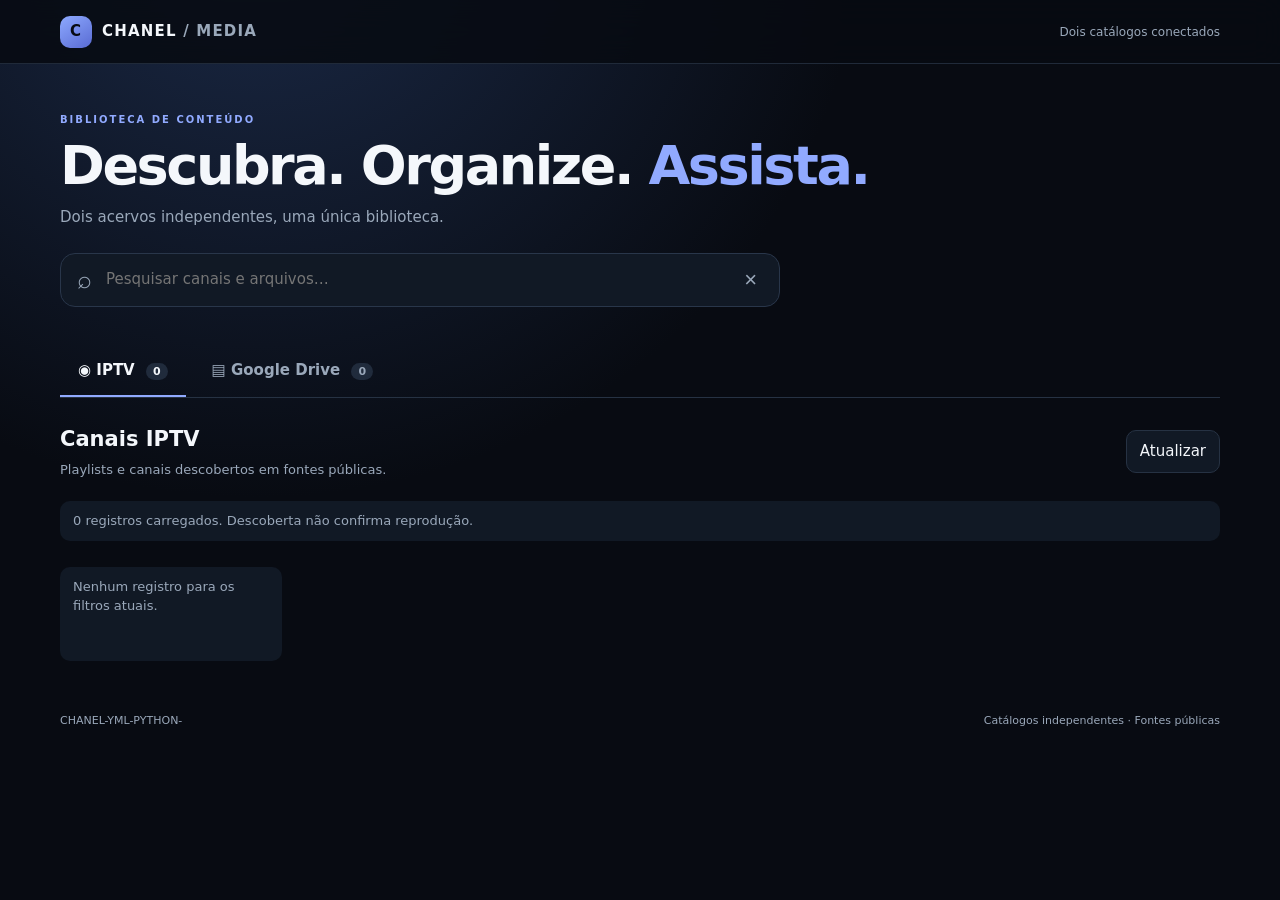
==== web/index.html @ b3fcecbf "feat: add web library, separate catalogs and playback adapter" ====
<!doctype html>
<html lang="pt-BR">
<head>
  <meta charset="utf-8">
  <meta name="viewport" content="width=device-width,initial-scale=1,viewport-fit=cover">
  <meta name="theme-color" content="#080b12">
  <meta name="description" content="Biblioteca IPTV e Google Drive com catálogos independentes.">
  <title>CHANEL — Biblioteca</title>
  <link rel="stylesheet" href="./style.css">
</head>
<body>
  <header class="topbar">
    <a class="brand" href="./index.html"><span class="brand-mark">C</span><span>CHANEL<span class="muted"> / MEDIA</span></span></a>
    <span class="connection" id="connection-status">Carregando catálogos…</span>
  </header>
  <main class="shell">
    <section class="hero">
      <p class="eyebrow">BIBLIOTECA DE CONTEÚDO</p>
      <h1>Descubra. Organize. <span>Assista.</span></h1>
      <p class="subhead">Dois acervos independentes, uma única biblioteca.</p>
      <label class="searchbox"><span aria-hidden="true">⌕</span><input id="search-input" type="search" placeholder="Pesquisar canais e arquivos…" autocomplete="off"><button id="clear-search" type="button" aria-label="Limpar pesquisa">×</button></label>
    </section>
    <nav class="tabs" aria-label="Bibliotecas">
      <button class="tab active" data-library="iptv" type="button">◉ IPTV <span id="iptv-count">0</span></button>
      <button class="tab" data-library="drive" type="button">▤ Google Drive <span id="drive-count">0</span></button>
    </nav>
    <section class="toolbar">
      <div><h2 id="section-title">Canais IPTV</h2><p id="section-description">Playlists e canais encontrados em fontes públicas.</p></div>
      <button id="refresh-button" class="ghost-button" type="button">Atualizar</button>
    </section>
    <div id="notice" class="notice" role="status">Carregando biblioteca…</div>
    <section id="content-grid" class="content-grid" aria-live="polite"></section>
    <section id="player-panel" class="player-panel" hidden>
      <div class="player-heading"><div><p class="eyebrow">REPRODUÇÃO WEB</p><h2 id="player-title">Player</h2></div><button id="close-player" class="ghost-button" type="button">Fechar</button></div>
      <video id="media-player" controls playsinline preload="none"></video>
      <p id="player-message" class="player-message">O navegador pode não suportar este formato. LibVLC exige um host Android nativo.</p>
    </section>
    <footer><span>CHANEL-YML-PYTHON-</span><span>Catálogos independentes · Fontes públicas</span></footer>
  </main>
  <dialog id="details-dialog" class="details-dialog"><div class="dialog-head"><p class="eyebrow">DETALHES DO CONTEÚDO</p><button id="dialog-close" class="icon-button" type="button" aria-label="Fechar">×</button></div><div id="details-content"></div></dialog>
  <script type="module" src="./app.js"></script>
</body>
</html>
---- web/style.css ----
:root{color-scheme:dark;--bg:#080b12;--panel:#111722;--line:#263243;--text:#f4f7fb;--muted:#9aa8ba;--accent:#91aaff;--good:#7dd8ae;--warn:#f2c879}*{box-sizing:border-box}body{margin:0;background:radial-gradient(ellipse at 20% -10%,#1b2a48 0,transparent 42%),var(--bg);color:var(--text);font:15px/1.5 system-ui,-apple-system,Segoe UI,sans-serif;min-height:100vh}.topbar{height:64px;border-bottom:1px solid #202a39;display:flex;align-items:center;justify-content:space-between;padding:0 max(20px,calc((100vw - 1160px)/2));background:#080b12dd;position:sticky;top:0;z-index:5;backdrop-filter:blur(16px)}.brand{display:flex;align-items:center;gap:10px;color:var(--text);text-decoration:none;font-weight:800;letter-spacing:.08em}.brand-mark{display:grid;place-items:center;width:32px;height:32px;border-radius:10px;background:linear-gradient(145deg,#8da9ff,#596bd3);color:#080b12}.muted,.connection,.subhead,#section-description,footer,.player-message{color:var(--muted)}.connection{font-size:12px}.shell{width:min(1160px,calc(100% - 32px));margin:0 auto}.hero{padding:48px 0 28px}.eyebrow{font-size:10px;letter-spacing:.2em;color:var(--accent);font-weight:800;margin:0 0 10px}.hero h1{font-size:clamp(32px,6vw,54px);line-height:1.06;letter-spacing:-.045em;margin:0}.hero h1 span{color:var(--accent)}.subhead{margin:12px 0 24px}.searchbox{height:54px;display:flex;align-items:center;gap:12px;padding:0 16px;background:#111925;border:1px solid #29364a;border-radius:15px;max-width:720px;color:var(--muted)}.searchbox span{font-size:25px}.searchbox input{flex:1;min-width:0;background:transparent;border:0;outline:0;color:var(--text);font:inherit}.searchbox button,.icon-button{background:transparent;border:0;color:var(--muted);font-size:22px}.tabs{display:flex;gap:8px;border-bottom:1px solid var(--line);margin-top:10px}.tab{padding:14px 18px;border:0;border-bottom:2px solid transparent;background:transparent;color:var(--muted);font:inherit;font-weight:700}.tab.active{color:var(--text);border-color:var(--accent)}.tab span{font-size:11px;background:#202b3c;border-radius:20px;padding:2px 7px;margin-left:6px}.toolbar{display:flex;justify-content:space-between;align-items:center;gap:16px;padding:26px 0 14px}.toolbar h2,.player-heading h2{font-size:21px;margin:0}.toolbar p{margin:4px 0 0;color:var(--muted);font-size:13px}.ghost-button{border:1px solid var(--line);border-radius:10px;padding:9px 13px;background:#111925;color:var(--text);font:inherit}.notice{padding:10px 13px;border-radius:10px;background:#111925;color:var(--muted);font-size:13px;margin:8px 0 18px}.notice.error{color:#ffb3b3;border:1px solid #633b45}.content-grid{display:grid;grid-template-columns:repeat(auto-fill,minmax(205px,1fr));gap:13px;min-height:120px}.item-card{background:linear-gradient(155deg,#151e2b,#0f151f);border:1px solid #263243;border-radius:15px;padding:15px;min-height:160px;display:flex;flex-direction:column;gap:9px}.card-top{display:flex;justify-content:space-between;gap:8px;align-items:center}.type-pill,.status-pill{font-size:10px;border-radius:20px;padding:4px 8px;background:#202d43;color:#b7c8ff}.status-pill{background:#352c1c;color:var(--warn)}.item-card h3{font-size:15px;line-height:1.35;margin:2px 0;overflow-wrap:anywhere}.item-card p{font-size:12px;color:var(--muted);margin:0;overflow-wrap:anywhere}.card-actions{display:flex;gap:8px;margin-top:auto;padding-top:8px}.card-actions button{flex:1;border:1px solid var(--line);border-radius:9px;background:#1b2738;color:var(--text);padding:8px;font:inherit;font-size:12px}.card-actions button.primary{background:#7896ff;color:#08101e;border-color:#7896ff;font-weight:800}.card-actions button:disabled{opacity:.4}.player-panel{margin:26px 0;padding:18px;border:1px solid var(--line);border-radius:16px;background:#0f151f}.player-heading{display:flex;align-items:center;justify-content:space-between;margin-bottom:12px}.player-panel video{width:100%;max-height:60vh;background:#000;border-radius:10px}.player-message{font-size:12px}.details-dialog{width:min(560px,calc(100% - 28px));border:1px solid var(--line);border-radius:18px;background:#101824;color:var(--text);padding:22px}.details-dialog::backdrop{background:#000b;backdrop-filter:blur(5px)}.dialog-head{display:flex;justify-content:space-between;align-items:center}.detail-row{padding:10px 0;border-bottom:1px solid var(--line);overflow-wrap:anywhere}.detail-row small{display:block;color:var(--muted);margin-bottom:3px}footer{display:flex;justify-content:space-between;gap:12px;padding:34px 0 26px;font-size:11px}@media(max-width:600px){.topbar{padding:0 16px}.hero{padding-top:34px}.tabs{gap:0}.tab{padding:13px 10px;font-size:13px}.content-grid{grid-template-columns:repeat(2,minmax(0,1fr));gap:9px}.item-card{padding:12px;min-height:170px}.toolbar{align-items:flex-start}.connection{max-width:125px;text-align:right}footer{flex-direction:column}}
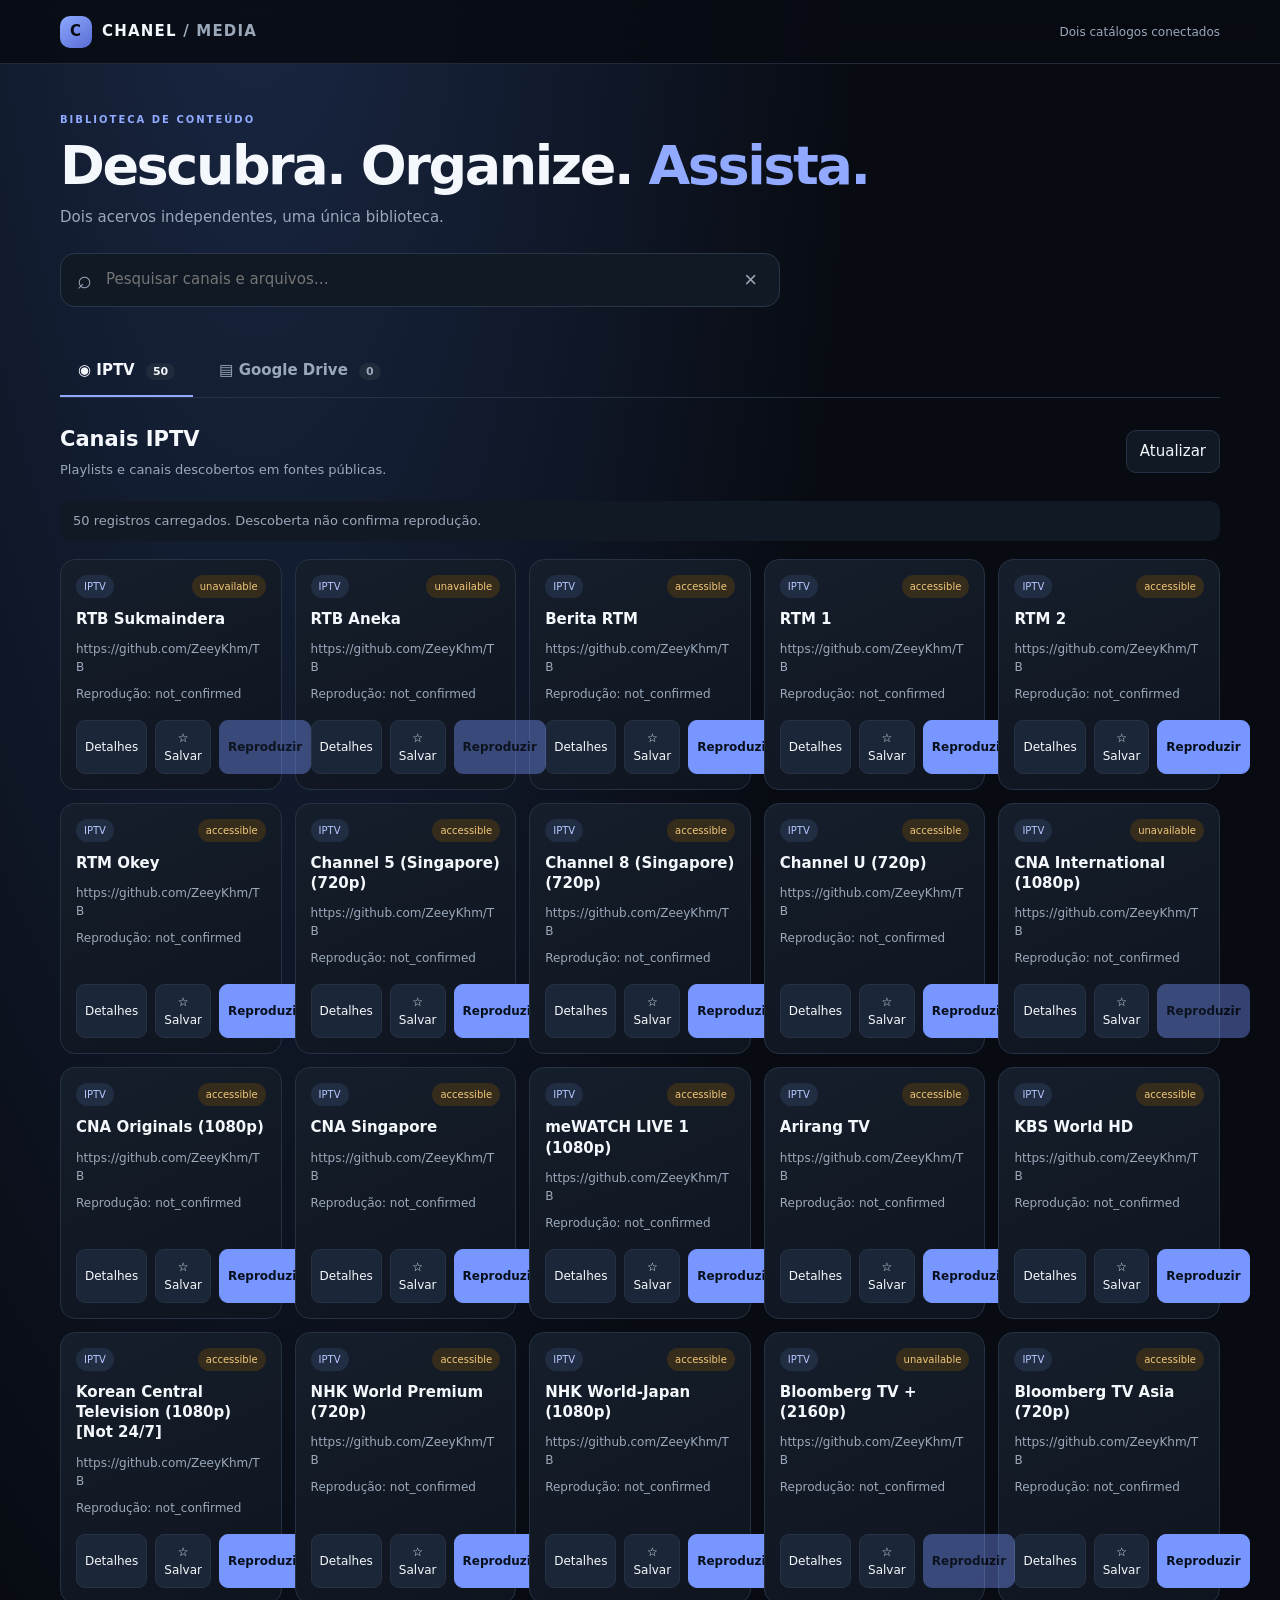
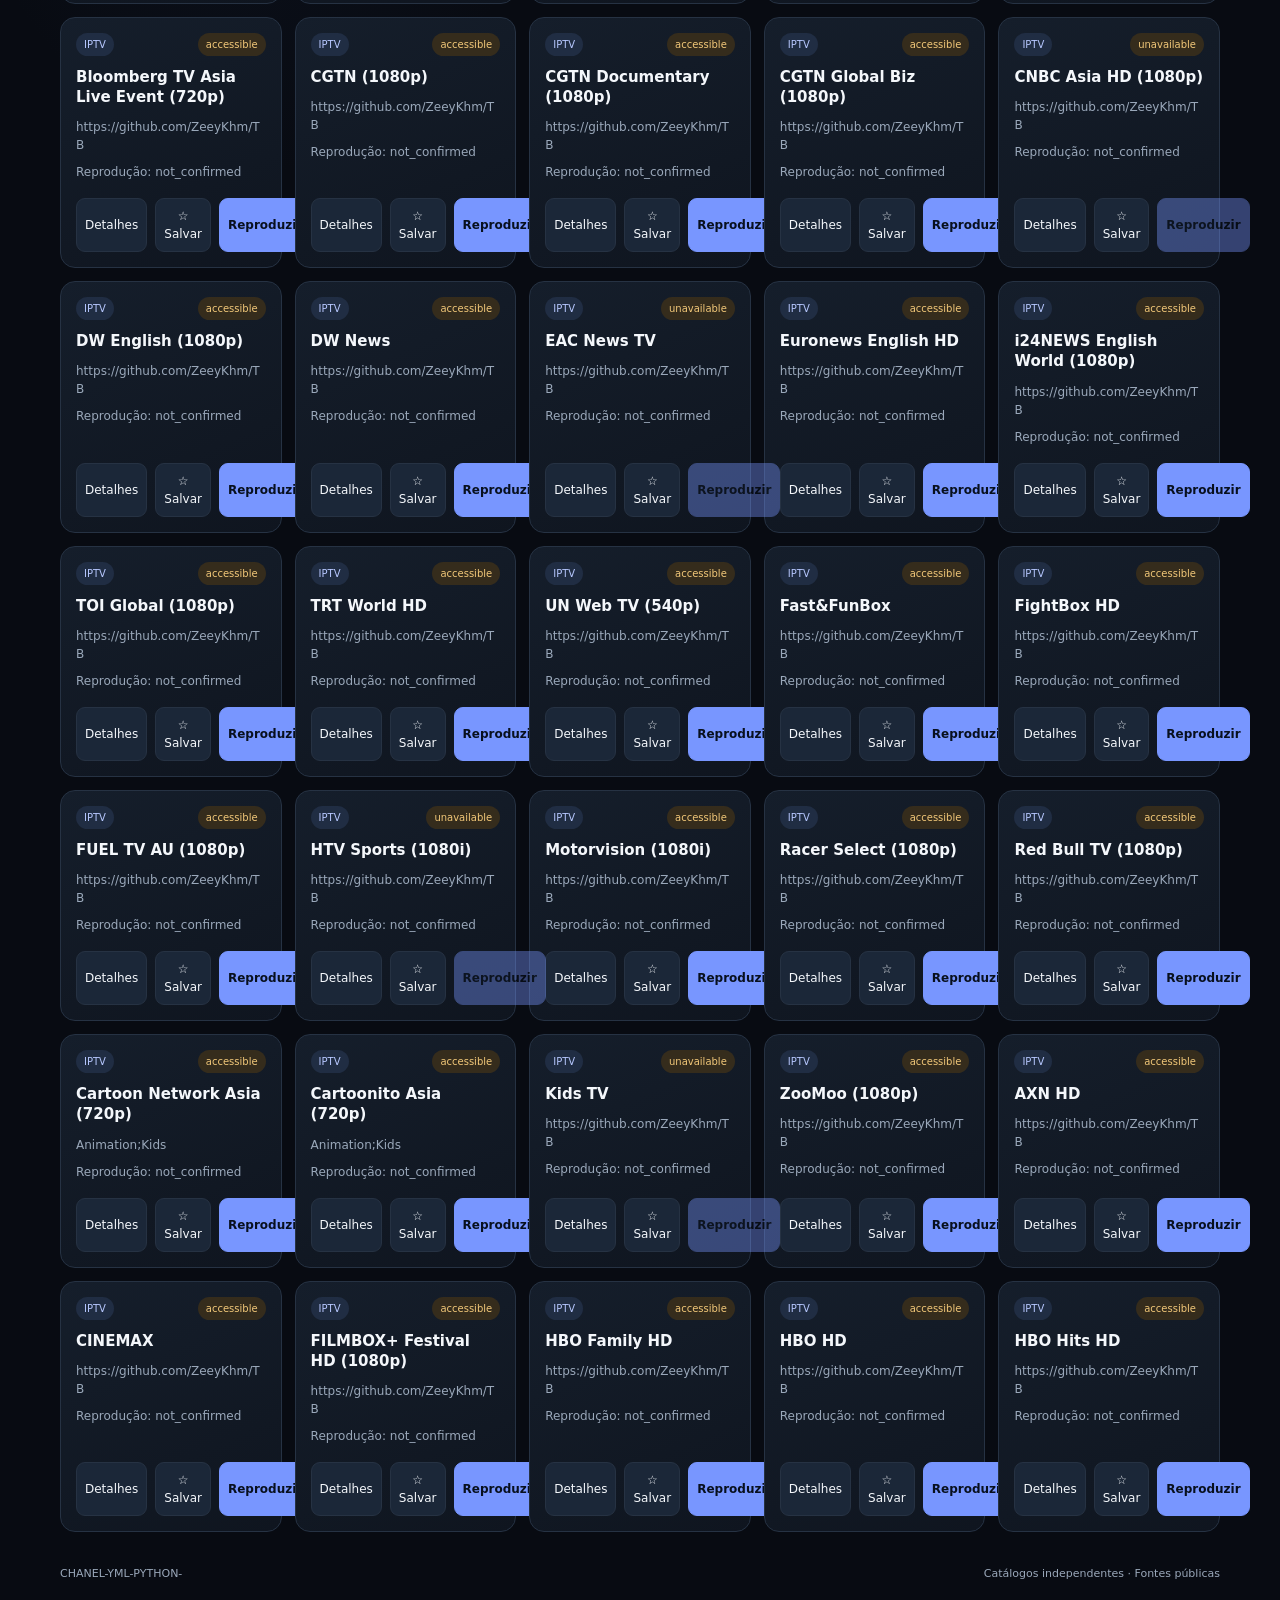
==== commit 70d99458: "fix(web): version app assets for fresh Pages deployment" ====
--- a/web/index.html
+++ b/web/index.html
@@ -6,7 +6,7 @@
   <meta name="theme-color" content="#080b12">
   <meta name="description" content="Biblioteca IPTV e Google Drive com catálogos independentes.">
   <title>CHANEL — Biblioteca</title>
-  <link rel="stylesheet" href="./style.css">
+  <link rel="stylesheet" href="./style.css?v=2026-11-11.2">
 </head>
 <body>
   <header class="topbar">
@@ -38,6 +38,6 @@
     <footer><span>CHANEL-YML-PYTHON-</span><span>Catálogos independentes · Fontes públicas</span></footer>
   </main>
   <dialog id="details-dialog" class="details-dialog"><div class="dialog-head"><p class="eyebrow">DETALHES DO CONTEÚDO</p><button id="dialog-close" class="icon-button" type="button" aria-label="Fechar">×</button></div><div id="details-content"></div></dialog>
-  <script type="module" src="./app.js"></script>
+  <script type="module" src="./app.js?v=2026-11-11.2"></script>
 </body>
 </html>
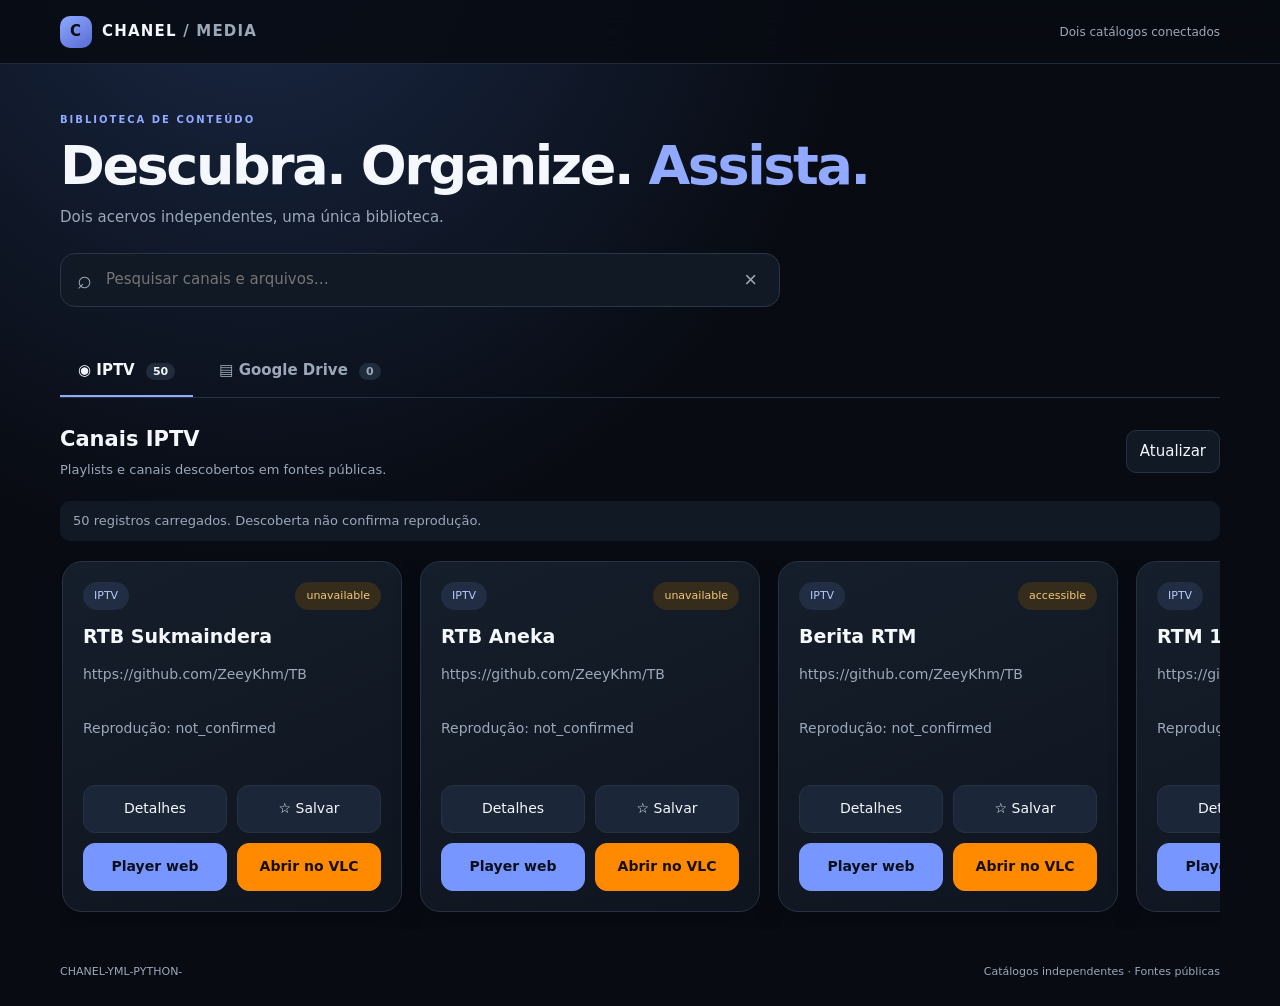
==== commit 6842d9ec: "ui: refresh stylesheet cache after carousel redesign" ====
--- a/web/index.html
+++ b/web/index.html
@@ -6,7 +6,7 @@
   <meta name="theme-color" content="#080b12">
   <meta name="description" content="Biblioteca IPTV e Google Drive com catálogos independentes.">
   <title>CHANEL — Biblioteca</title>
-  <link rel="stylesheet" href="./style.css?v=2026-11-11.2">
+  <link rel="stylesheet" href="./style.css?v=2026-11-14.1">
 </head>
 <body>
   <header class="topbar">
--- a/web/style.css
+++ b/web/style.css
@@ -1 +1,60 @@
-:root{color-scheme:dark;--bg:#080b12;--panel:#111722;--line:#263243;--text:#f4f7fb;--muted:#9aa8ba;--accent:#91aaff;--good:#7dd8ae;--warn:#f2c879}*{box-sizing:border-box}body{margin:0;background:radial-gradient(ellipse at 20% -10%,#1b2a48 0,transparent 42%),var(--bg);color:var(--text);font:15px/1.5 system-ui,-apple-system,Segoe UI,sans-serif;min-height:100vh}.topbar{height:64px;border-bottom:1px solid #202a39;display:flex;align-items:center;justify-content:space-between;padding:0 max(20px,calc((100vw - 1160px)/2));background:#080b12dd;position:sticky;top:0;z-index:5;backdrop-filter:blur(16px)}.brand{display:flex;align-items:center;gap:10px;color:var(--text);text-decoration:none;font-weight:800;letter-spacing:.08em}.brand-mark{display:grid;place-items:center;width:32px;height:32px;border-radius:10px;background:linear-gradient(145deg,#8da9ff,#596bd3);color:#080b12}.muted,.connection,.subhead,#section-description,footer,.player-message{color:var(--muted)}.connection{font-size:12px}.shell{width:min(1160px,calc(100% - 32px));margin:0 auto}.hero{padding:48px 0 28px}.eyebrow{font-size:10px;letter-spacing:.2em;color:var(--accent);font-weight:800;margin:0 0 10px}.hero h1{font-size:clamp(32px,6vw,54px);line-height:1.06;letter-spacing:-.045em;margin:0}.hero h1 span{color:var(--accent)}.subhead{margin:12px 0 24px}.searchbox{height:54px;display:flex;align-items:center;gap:12px;padding:0 16px;background:#111925;border:1px solid #29364a;border-radius:15px;max-width:720px;color:var(--muted)}.searchbox span{font-size:25px}.searchbox input{flex:1;min-width:0;background:transparent;border:0;outline:0;color:var(--text);font:inherit}.searchbox button,.icon-button{background:transparent;border:0;color:var(--muted);font-size:22px}.tabs{display:flex;gap:8px;border-bottom:1px solid var(--line);margin-top:10px}.tab{padding:14px 18px;border:0;border-bottom:2px solid transparent;background:transparent;color:var(--muted);font:inherit;font-weight:700}.tab.active{color:var(--text);border-color:var(--accent)}.tab span{font-size:11px;background:#202b3c;border-radius:20px;padding:2px 7px;margin-left:6px}.toolbar{display:flex;justify-content:space-between;align-items:center;gap:16px;padding:26px 0 14px}.toolbar h2,.player-heading h2{font-size:21px;margin:0}.toolbar p{margin:4px 0 0;color:var(--muted);font-size:13px}.ghost-button{border:1px solid var(--line);border-radius:10px;padding:9px 13px;background:#111925;color:var(--text);font:inherit}.notice{padding:10px 13px;border-radius:10px;background:#111925;color:var(--muted);font-size:13px;margin:8px 0 18px}.notice.error{color:#ffb3b3;border:1px solid #633b45}.content-grid{display:grid;grid-template-columns:repeat(auto-fill,minmax(205px,1fr));gap:13px;min-height:120px}.item-card{background:linear-gradient(155deg,#151e2b,#0f151f);border:1px solid #263243;border-radius:15px;padding:15px;min-height:160px;display:flex;flex-direction:column;gap:9px}.card-top{display:flex;justify-content:space-between;gap:8px;align-items:center}.type-pill,.status-pill{font-size:10px;border-radius:20px;padding:4px 8px;background:#202d43;color:#b7c8ff}.status-pill{background:#352c1c;color:var(--warn)}.item-card h3{font-size:15px;line-height:1.35;margin:2px 0;overflow-wrap:anywhere}.item-card p{font-size:12px;color:var(--muted);margin:0;overflow-wrap:anywhere}.card-actions{display:flex;gap:8px;margin-top:auto;padding-top:8px}.card-actions button{flex:1;border:1px solid var(--line);border-radius:9px;background:#1b2738;color:var(--text);padding:8px;font:inherit;font-size:12px}.card-actions button.primary{background:#7896ff;color:#08101e;border-color:#7896ff;font-weight:800}.card-actions button:disabled{opacity:.4}.player-panel{margin:26px 0;padding:18px;border:1px solid var(--line);border-radius:16px;background:#0f151f}.player-heading{display:flex;align-items:center;justify-content:space-between;margin-bottom:12px}.player-panel video{width:100%;max-height:60vh;background:#000;border-radius:10px}.player-message{font-size:12px}.details-dialog{width:min(560px,calc(100% - 28px));border:1px solid var(--line);border-radius:18px;background:#101824;color:var(--text);padding:22px}.details-dialog::backdrop{background:#000b;backdrop-filter:blur(5px)}.dialog-head{display:flex;justify-content:space-between;align-items:center}.detail-row{padding:10px 0;border-bottom:1px solid var(--line);overflow-wrap:anywhere}.detail-row small{display:block;color:var(--muted);margin-bottom:3px}footer{display:flex;justify-content:space-between;gap:12px;padding:34px 0 26px;font-size:11px}@media(max-width:600px){.topbar{padding:0 16px}.hero{padding-top:34px}.tabs{gap:0}.tab{padding:13px 10px;font-size:13px}.content-grid{grid-template-columns:repeat(2,minmax(0,1fr));gap:9px}.item-card{padding:12px;min-height:170px}.toolbar{align-items:flex-start}.connection{max-width:125px;text-align:right}footer{flex-direction:column}}
+:root{color-scheme:dark;--bg:#080b12;--panel:#111722;--line:#263243;--text:#f4f7fb;--muted:#9aa8ba;--accent:#91aaff;--good:#7dd8ae;--warn:#f2c879}
+*{box-sizing:border-box}
+html{scroll-behavior:smooth}
+body{margin:0;background:radial-gradient(ellipse at 20% -10%,#1b2a48 0,transparent 42%),var(--bg);color:var(--text);font:15px/1.5 system-ui,-apple-system,Segoe UI,sans-serif;min-height:100vh}
+.topbar{height:64px;border-bottom:1px solid #202a39;display:flex;align-items:center;justify-content:space-between;padding:0 max(20px,calc((100vw - 1160px)/2));background:#080b12dd;position:sticky;top:0;z-index:5;backdrop-filter:blur(16px)}
+.brand{display:flex;align-items:center;gap:10px;color:var(--text);text-decoration:none;font-weight:800;letter-spacing:.08em}
+.brand-mark{display:grid;place-items:center;width:32px;height:32px;border-radius:10px;background:linear-gradient(145deg,#8da9ff,#596bd3);color:#080b12}
+.muted,.connection,.subhead,#section-description,footer,.player-message{color:var(--muted)}
+.connection{font-size:12px}
+.shell{width:min(1160px,calc(100% - 32px));margin:0 auto}
+.hero{padding:48px 0 28px}
+.eyebrow{font-size:10px;letter-spacing:.2em;color:var(--accent);font-weight:800;margin:0 0 10px}
+.hero h1{font-size:clamp(32px,6vw,54px);line-height:1.06;letter-spacing:-.045em;margin:0}
+.hero h1 span{color:var(--accent)}
+.subhead{margin:12px 0 24px}
+.searchbox{height:54px;display:flex;align-items:center;gap:12px;padding:0 16px;background:#111925;border:1px solid #29364a;border-radius:15px;max-width:720px;color:var(--muted)}
+.searchbox span{font-size:25px}
+.searchbox input{flex:1;min-width:0;background:transparent;border:0;outline:0;color:var(--text);font:inherit}
+.searchbox button,.icon-button{background:transparent;border:0;color:var(--muted);font-size:22px}
+.tabs{display:flex;gap:8px;border-bottom:1px solid var(--line);margin-top:10px}
+.tab{padding:14px 18px;border:0;border-bottom:2px solid transparent;background:transparent;color:var(--muted);font:inherit;font-weight:700}
+.tab.active{color:var(--text);border-color:var(--accent)}
+.tab span{font-size:11px;background:#202b3c;border-radius:20px;padding:2px 7px;margin-left:6px}
+.toolbar{display:flex;justify-content:space-between;align-items:center;gap:16px;padding:26px 0 14px}
+.toolbar h2,.player-heading h2{font-size:21px;margin:0}
+.toolbar p{margin:4px 0 0;color:var(--muted);font-size:13px}
+.ghost-button{border:1px solid var(--line);border-radius:10px;padding:9px 13px;background:#111925;color:var(--text);font:inherit}
+.notice{padding:10px 13px;border-radius:10px;background:#111925;color:var(--muted);font-size:13px;margin:8px 0 18px}
+.notice.error{color:#ffb3b3;border:1px solid #633b45}
+/* Lista horizontal em formato de carrossel: cada cartão mantém largura legível. */
+.content-grid{display:flex;gap:16px;min-height:250px;overflow-x:auto;overflow-y:hidden;padding:2px 2px 18px;scroll-snap-type:x mandatory;scroll-padding:2px;-webkit-overflow-scrolling:touch;overscroll-behavior-x:contain;scrollbar-width:thin;scrollbar-color:#405477 #111925}
+.content-grid::-webkit-scrollbar{height:8px}
+.content-grid::-webkit-scrollbar-track{background:#111925;border-radius:20px}
+.content-grid::-webkit-scrollbar-thumb{background:#405477;border-radius:20px}
+.item-card{background:linear-gradient(155deg,#151e2b,#0f151f);border:1px solid #263243;border-radius:20px;padding:20px;min-height:250px;display:flex;flex:0 0 clamp(290px,34vw,370px);flex-direction:column;gap:12px;scroll-snap-align:start;box-shadow:0 10px 28px #0003}
+.card-top{display:flex;justify-content:space-between;gap:8px;align-items:center}
+.type-pill,.status-pill{font-size:11px;border-radius:20px;padding:6px 11px;background:#202d43;color:#b7c8ff}
+.status-pill{background:#352c1c;color:var(--warn)}
+.item-card h3{font-size:19px;line-height:1.35;margin:2px 0;overflow-wrap:anywhere}
+.item-card p{font-size:14px;color:var(--muted);margin:0;overflow-wrap:anywhere}
+.item-card p:nth-of-type(1){display:-webkit-box;-webkit-line-clamp:2;-webkit-box-orient:vertical;overflow:hidden;min-height:42px}
+.card-actions{display:grid;grid-template-columns:repeat(2,minmax(0,1fr));gap:10px;margin-top:auto;padding-top:8px}
+.card-actions button{width:100%;min-width:0;min-height:48px;border:1px solid var(--line);border-radius:12px;background:#1b2738;color:var(--text);padding:10px 12px;font:inherit;font-size:14px;line-height:1.25;overflow-wrap:anywhere}
+.card-actions button.primary{background:#7896ff;color:#08101e;border-color:#7896ff;font-weight:800}
+.card-actions button.vlc-button{background:#ff8a00;color:#17100a;border-color:#ff8a00;font-weight:850}
+.card-actions button:disabled{opacity:.4}
+.card-actions button:focus-visible,.ghost-button:focus-visible,.tab:focus-visible{outline:3px solid var(--accent);outline-offset:2px}
+.player-panel{margin:26px 0;padding:18px;border:1px solid var(--line);border-radius:16px;background:#0f151f}
+.player-heading{display:flex;align-items:center;justify-content:space-between;margin-bottom:12px}
+.player-panel video{width:100%;max-height:60vh;background:#000;border-radius:10px}
+.player-message{font-size:12px}
+.details-dialog{width:min(560px,calc(100% - 28px));border:1px solid var(--line);border-radius:18px;background:#101824;color:var(--text);padding:22px}
+.details-dialog::backdrop{background:#000b;backdrop-filter:blur(5px)}
+.dialog-head{display:flex;justify-content:space-between;align-items:center}
+.detail-row{padding:10px 0;border-bottom:1px solid var(--line);overflow-wrap:anywhere}
+.detail-row small{display:block;color:var(--muted);margin-bottom:3px}
+footer{display:flex;justify-content:space-between;gap:12px;padding:34px 0 26px;font-size:11px}
+@media(min-width:900px){.content-grid{gap:18px}.item-card{flex-basis:340px}}
+@media(max-width:600px){.topbar{padding:0 16px}.hero{padding-top:34px}.tabs{gap:0}.tab{padding:13px 10px;font-size:13px}.content-grid{gap:12px;margin-right:-16px;padding-right:16px}.item-card{flex-basis:min(86vw,360px);padding:18px;min-height:245px}.toolbar{align-items:flex-start}.connection{max-width:125px;text-align:right}footer{flex-direction:column}}
+@media(prefers-reduced-motion:reduce){html{scroll-behavior:auto}.content-grid{scroll-behavior:auto}}
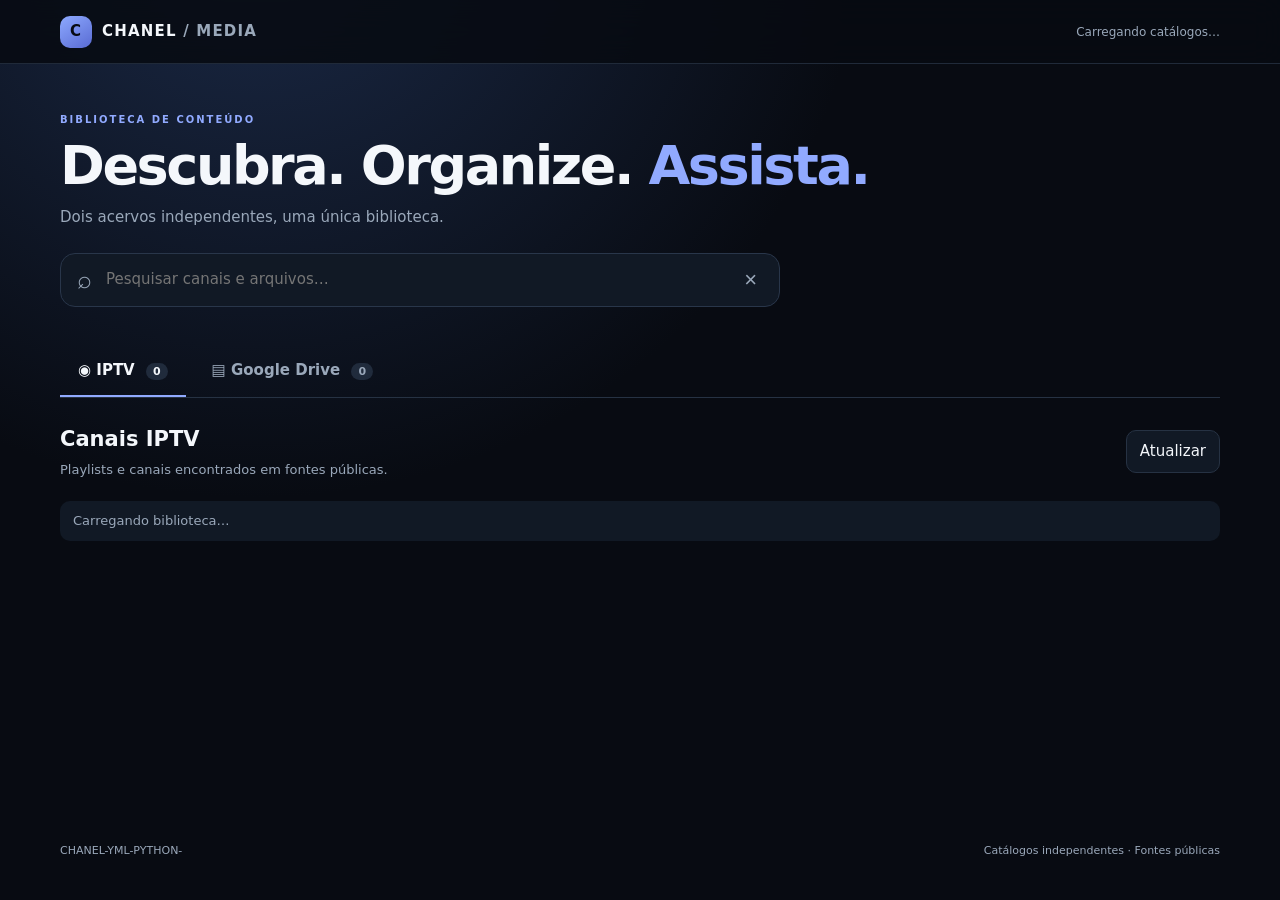
==== commit ab3e363b: "Refresh app assets for personal VLC stream list" ====
--- a/web/index.html
+++ b/web/index.html
@@ -6,7 +6,7 @@
   <meta name="theme-color" content="#080b12">
   <meta name="description" content="Biblioteca IPTV e Google Drive com catálogos independentes.">
   <title>CHANEL — Biblioteca</title>
-  <link rel="stylesheet" href="./style.css?v=2026-11-14.1">
+  <link rel="stylesheet" href="./style.css?v=2026-11-15.1">
 </head>
 <body>
   <header class="topbar">
@@ -38,6 +38,6 @@
     <footer><span>CHANEL-YML-PYTHON-</span><span>Catálogos independentes · Fontes públicas</span></footer>
   </main>
   <dialog id="details-dialog" class="details-dialog"><div class="dialog-head"><p class="eyebrow">DETALHES DO CONTEÚDO</p><button id="dialog-close" class="icon-button" type="button" aria-label="Fechar">×</button></div><div id="details-content"></div></dialog>
-  <script type="module" src="./app.js?v=2026-11-11.2"></script>
+  <script type="module" src="./app.js?v=2026-11-15.1"></script>
 </body>
 </html>
